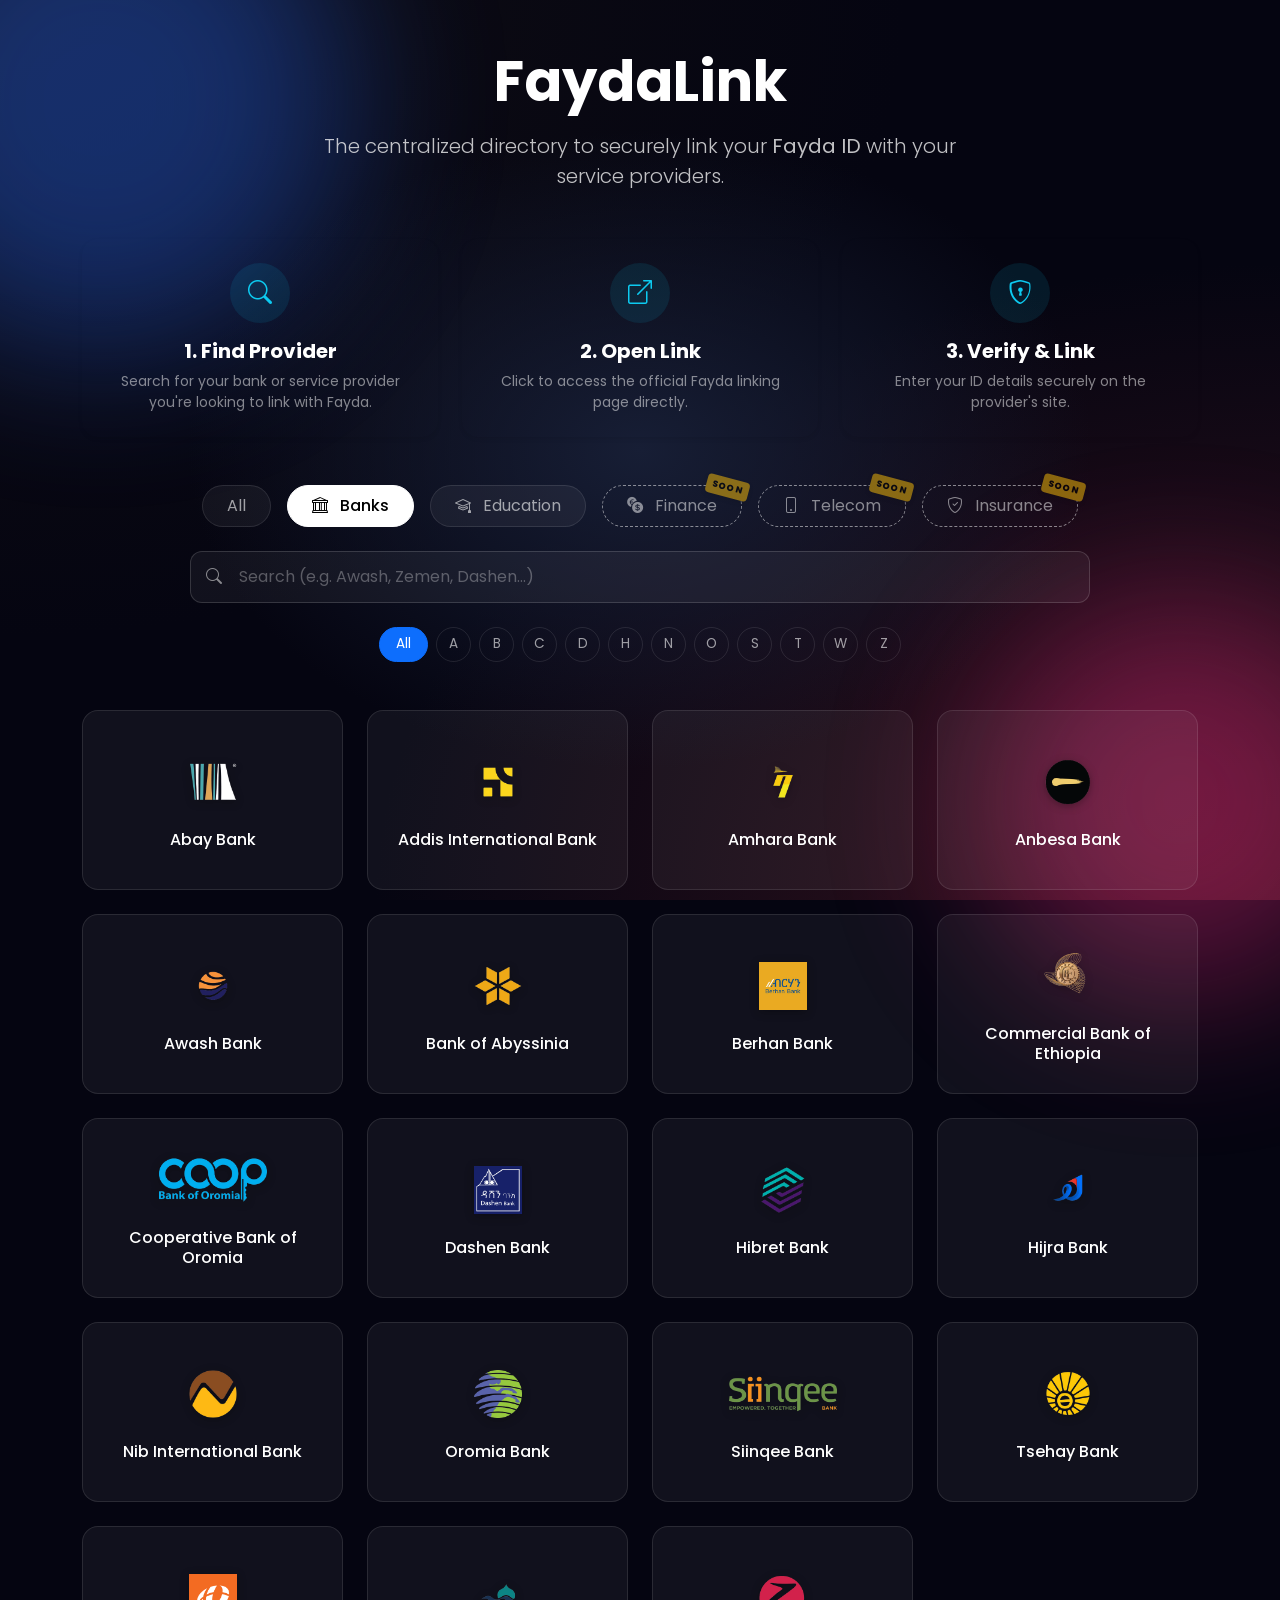
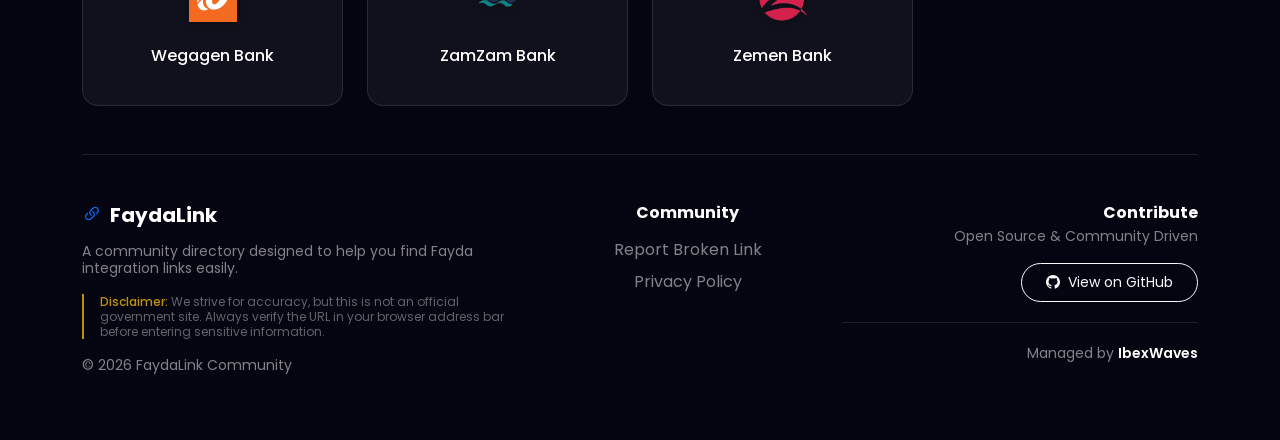
==== index.html @ 280d22a1 "init" ====
<!DOCTYPE html>
<html lang="en">
<head>
    <meta charset="UTF-8">
    <meta name="viewport" content="width=device-width, initial-scale=1.0">
    <title>FaydaLink | Your one-stop directory for Fayda ID Linking</title>

    <link rel="icon" href="img/favicon/favicon.ico" type="image/x-icon">
    <link rel="apple-touch-icon" sizes="57x57" href="img/favicon/apple-touch-icon.png">
    <link rel="icon" type="image/png" sizes="192x192"  href="img/favicon/android-chrome-192x192.png">
    <link rel="icon" type="image/png" sizes="32x32" href="img/favicon/android-chrome-512x512.png">

    <meta name="title" content="FaydaLink | Your one-stop directory for Fayda ID Linking">
    <meta name="description" content="The centralized directory to securely link your Fayda Digital ID with banks, telecom providers, and essential services in Ethiopia. Simple, direct, and updated.">
    <meta name="keywords" content="Fayda, National ID Ethiopia, NID, Link Fayda, Awash Bank Fayda, CBE Fayda, Dashen Fayda, Abysinia Bank Fayda, FaydaLink, Fayda Directory">
    <meta name="robots" content="index, follow">
    <meta name="language" content="English">
    <meta name="author" content="FaydaLink Community">

    <meta property="og:type" content="website">
    <meta property="og:url" content="https://faydalink.vercel.app/">
    <meta property="og:title" content="FaydaLink - Your one-stop directory for Fayda ID Linking">
    <meta property="og:description" content="Find the direct, secure links to connect your Fayda ID with Banks, Educational Institutions, and other essential services in Ethiopia.">
    <meta property="og:image" content="https://faydalink.vercel.app/img/og/og-image.png">

    <meta property="twitter:card" content="summary_large_image">
    <meta property="twitter:url" content="https://faydalink.vercel.app/">
    <meta property="twitter:title" content="FaydaLink - Your one-stop directory for Fayda ID Linking">
    <meta property="twitter:description" content="The one-stop hub to link your Fayda ID with Ethiopian banks and telecom services.">
    <meta property="twitter:image" content="https://faydalink.vercel.app/img/og/og-image.png">

    <link rel="stylesheet" href="css/bootstrap.min.css" >
    <link rel="stylesheet" href="css/animate.min.css">
    <link rel="stylesheet" href="css/faydalink.min.css">
    <link rel="stylesheet" href="https://cdn.jsdelivr.net/npm/bootstrap-icons@1.11.1/font/bootstrap-icons.css">
    <link href="https://fonts.googleapis.com/css2?family=Poppins:wght@300;400;500;600&display=swap" rel="stylesheet">
    
    <script type="application/ld+json">
    {
      "@context": "https://schema.org",
      "@type": "WebSite",
      "name": "FaydaLink",
      "url": "https://faydalink.vercel.app/",
      "description": "A community directory for linking Ethiopian National ID (Fayda) to financial, educational, and other service providers.",
      "potentialAction": {
        "@type": "SearchAction",
        "target": "https://faydalink.vercel.app/?q={search_term_string}",
        "query-input": "required name=search_term_string"
      }
    }
    </script>

    <script async src="https://www.googletagmanager.com/gtag/js?id=G-S994SVX8JM"></script>
    <script>
    window.dataLayer = window.dataLayer || [];
    function gtag(){dataLayer.push(arguments);}
    gtag('js', new Date());

    gtag('config', 'G-S994SVX8JM');
    </script>
</head>
<body class="text-white">

    <div class="bg-decoration-1"></div>
    <div class="bg-decoration-2"></div>

    <div class="container py-5">
        <header class="text-center mb-5 animate__animated animate__fadeInDown">
            <h1 class="display-4 fw-bold mb-3">FaydaLink</h1>
            <p class="lead opacity-75 mx-auto mb-5" style="max-width: 650px;">
                The centralized directory to securely link your <strong>Fayda ID</strong> with your service providers.
            </p>

            <div class="row justify-content-center text-center mb-5 gx-4 gy-4 d-none d-md-flex">
                <div class="col-md-4">
                    <div class="p-4 rounded-4 shadow-sm h-100 glass-panel animate__animated animate__fadeInUp" style="animation-delay: 0s;">
                        <div class="mb-3 mx-auto bg-info bg-opacity-10 rounded-circle d-flex align-items-center justify-content-center" style="width: 60px; height: 60px;">
                            <i class="bi bi-search fs-4 text-info"></i>
                        </div>
                        <h5 class="fw-bold mb-2 text-white">1. Find Provider</h5>
                        <p class="text-white-50 small mb-0">Search for your bank or service provider you're looking to link with Fayda.</p>
                    </div>
                </div>
                <div class="col-md-4">
                    <div class="p-4 rounded-4 shadow-sm h-100 glass-panel animate__animated animate__fadeInUp" style="animation-delay: 0.1s;">
                        <div class="mb-3 mx-auto bg-info bg-opacity-10 rounded-circle d-flex align-items-center justify-content-center" style="width: 60px; height: 60px;">
                            <i class="bi bi-box-arrow-up-right fs-4 text-info"></i>
                        </div>
                        <h5 class="fw-bold mb-2 text-white">2. Open Link</h5>
                        <p class="text-white-50 small mb-0">Click to access the official Fayda linking page directly.</p>
                    </div>
                </div>
                <div class="col-md-4">
                    <div class="p-4 rounded-4 shadow-sm h-100 glass-panel animate__animated animate__fadeInUp" style="animation-delay: 0.2s;">
                        <div class="mb-3 mx-auto bg-info bg-opacity-10 rounded-circle d-flex align-items-center justify-content-center" style="width: 60px; height: 60px;">
                            <i class="bi bi-shield-lock fs-4 text-info"></i>
                        </div>
                        <h5 class="fw-bold mb-2 text-white">3. Verify & Link</h5>
                        <p class="text-white-50 small mb-0">Enter your ID details securely on the provider's site.</p>
                    </div>
                </div>
            </div>

        </header>

        <div class="mx-auto mb-5 animate__animated animate__fadeInUp" style="max-width: 900px;">
            <div class="d-flex justify-content-center flex-wrap gap-3 mb-4">
                <button class="btn btn-glass-tab" data-category="all">All</button>
                <button class="btn btn-glass-tab active" data-category="bank">
                    <i class="bi bi-bank me-2"></i>
                    Banks
                </button>
                <button class="btn btn-glass-tab" data-category="education">
                    <i class="bi bi-mortarboard me-2"></i>
                    Education
                </button>
                <button class="btn btn-glass-tab d-none d-md-inline position-relative pe-4" disabled>
                    <i class="bi bi-currency-exchange me-2"></i>
                    Finance
                    <span class="badge-stamp">SOON</span>
                </button>
                <button class="btn btn-glass-tab d-none d-md-inline position-relative pe-4" disabled>
                    <i class="bi bi-phone me-2"></i>
                    Telecom 
                    <span class="badge-stamp">SOON</span>
                </button>                
                <button class="btn btn-glass-tab d-none d-md-inline position-relative pe-4" disabled>
                    <i class="bi bi-shield-check me-2"></i>
                    Insurance 
                    <span class="badge-stamp">SOON</span>
                </button>
            </div>

            <div class="position-relative mb-4">
                <i class="bi bi-search position-absolute top-50 start-0 translate-middle-y ms-3 opacity-50"></i>
                <input type="text" id="searchInput" class="form-control glass-input ps-5" placeholder="Search (e.g. Awash, Zemen, Dashen...)">
            </div>

            <div class="d-flex flex-wrap justify-content-center gap-2" id="filterContainer">

            </div>
        </div>

        <div class="row g-4 animate__animated animate__fadeIn" id="itemsGrid">

        </div>

        <div id="loading" class="text-center py-5">
            <div class="spinner-border text-info" role="status"></div>
        </div>

        <footer class="mt-5 pt-5 border-top border-white border-opacity-10 animate__animated animate__fadeIn">
            <div class="row g-4 text-center text-md-start">
                <div class="col-md-5">
                    <h5 class="fw-bold mb-3 d-flex align-items-center justify-content-center justify-content-md-start">
                        <i class="bi bi-link-45deg me-2 text-primary"></i> FaydaLink
                    </h5>
                    <p class="small text-white-50 lh-sm mb-3">
                        A community directory designed to help you find Fayda integration links easily.
                    </p>
                <div class="ps-3 border-start border-warning border-2 opacity-75 mt-3">
                    <small class="text-white-50 d-block lh-sm" style="font-size: 0.75rem;">
                        <span class="text-warning fw-medium">Disclaimer:</span> 
                        We strive for accuracy, but this is not an official government site. 
                        Always verify the URL in your browser address bar before entering sensitive information.
                    </small>
                </div>
                    <p class="small text-white-50 mt-3">&copy; <span id="year"></span> FaydaLink Community</p>
                </div>
                
                <div class="col-md-3 text-md-center">
                    <h6 class="fw-bold mb-3">Community</h6>
                    <ul class="list-unstyled d-flex flex-column gap-2">
                        <li><a href="https://github.com/motiabebe/FaydaLink/issues" target="_blank" class="text-decoration-none text-white-50 hover-white">Report Broken Link</a></li>
                        <li><a href="#" class="text-decoration-none text-white-50 hover-white" data-bs-toggle="modal" data-bs-target="#privacyModal">Privacy Policy</a></li>
                    </ul>
                </div>

                <div class="col-md-4 text-md-end">
                    <div class="d-flex flex-column align-items-center align-items-md-end gap-3">
                        <div>
                            <h6 class="fw-bold mb-1">Contribute</h6>
                            <p class="small text-white-50 mb-0">Open Source & Community Driven</p>
                        </div>
                        
                        <a href="https://github.com/motiabebe/FaydaLink" target="_blank" class="btn btn-sm btn-outline-light rounded-pill px-4 py-2">
                            <i class="bi bi-github me-2"></i>View on GitHub
                        </a>

                        <div class="border-top border-white border-opacity-10 w-100 my-1"></div>

                        <a href="https://ibex-waves.vercel.app" class="text-white-50 text-decoration-none small hover-white" target="_blank">
                            Managed by <span class="fw-semibold text-white">IbexWaves</span>
                        </a>
                    </div>
                </div>
            </div>
        </footer>
    </div>

    <button id="backToTop" class="btn btn-glass d-none position-fixed bottom-0 end-0 m-3 z-3">
        <i class="bi bi-arrow-up"></i>
    </button>

    <div class="modal fade" id="privacyModal" tabindex="-1" aria-hidden="true">
        <div class="modal-dialog modal-dialog-centered modal-dialog-scrollable">
            <div class="modal-content glass-card">
                <div class="modal-header border-bottom border-secondary border-opacity-25">
                    <h5 class="modal-title fw-bold">Privacy & Data Policy</h5>
                    <button type="button" class="btn-close btn-close-white" data-bs-dismiss="modal" aria-label="Close"></button>
                </div>
                <div class="modal-body">
                    <h6 class="text-warning fw-bold mt-2">1. No Personal Data Collection</h6>
                    <p class="small text-white">
                        FaydaLink is a static directory. We <strong>do not</strong> collect, store, or transmit any of your personal information, Fayda ID numbers, or banking credentials. We do not have a database.
                    </p>

                    <h6 class="text-warning fw-bold mt-4">2. How it Works</h6>
                    <p class="small text-white">
                        This website functions solely as a collection of bookmarks. When you click on a service provider logo you are redirected away from our site to the official website of the service provider (e.g., Commercial Bank of Ethiopia). All data entry happens on their servers, not ours.
                    </p>

                    <h6 class="text-warning fw-bold mt-4">3. User Responsibility</h6>
                    <p class="small text-white">
                        While we verify links regularly, users are responsible for ensuring the URL in their browser address bar matches the official provider before entering sensitive info.
                    </p>

                    <h6 class="text-warning fw-bold mt-4">4. Hosting & Analytics</h6>
                    <p class="small text-white mb-0">
                        This site is hosted on Vercel. We may use anonymous, aggregate analytics (like Google Analytics) to see how many people visit the site, but this data cannot identify you personally.
                    </p>
                </div>
                <div class="modal-footer border-top border-secondary border-opacity-25">
                    <button type="button" class="btn btn-sm btn-outline-light rounded-pill px-4" data-bs-dismiss="modal">Close</button>
                </div>
            </div>
        </div>
    </div>
    <script src="js/bootstrap.bundle.min.js"></script>
    <script src="js/main.js"></script>
</body>
</html>
---- css/faydalink.min.css ----
.btn-glass,.btn-glass-tab{padding:.5rem 1.5rem;transition:.2s}body{font-family:Poppins,sans-serif;background-color:#050511;background-image:radial-gradient(at 50% 50%,#171e35 0,transparent 50%),radial-gradient(at 0 0,#100e14 0,transparent 50%),radial-gradient(at 100% 100%,#381320 0,transparent 50%);background-attachment:fixed;min-height:100vh}.bg-decoration-1,.bg-decoration-2{position:fixed;border-radius:50%;filter:blur(80px);z-index:-1;opacity:.4}.btn-glass-tab,.glass-card{border:1px solid rgba(255,255,255,.1)}.bg-decoration-1{width:500px;height:500px;background:#2563eb;top:-150px;left:-150px}.bg-decoration-2{width:400px;height:400px;background:#db2777;bottom:-100px;right:-100px}.btn-glass,.btn-glass-tab,.glass-card{background:rgba(255,255,255,.05)}.glass-card{backdrop-filter:blur(12px);-webkit-backdrop-filter:blur(12px);border-radius:16px;transition:.3s cubic-bezier(.25, .8, .25, 1);position:relative;z-index:1;min-height:180px;cursor:pointer}.glass-card:hover{transform:translateY(-3px) scale(1.02);background:rgba(255,255,255,.08);border-color:rgba(255,255,255,.3);box-shadow:0 10px 30px rgba(0,0,0,.25);z-index:10}.card-link-wrapper{display:block;height:100%;color:inherit}.card-link-wrapper:hover .glass-card{background:rgba(255,255,255,.12);border-color:rgba(255,255,255,.4);transform:translateY(-5px);box-shadow:0 12px 40px rgba(0,0,0,.3)}.bank-logo{height:60px;object-fit:contain;filter:drop-shadow(0 2px 4px rgba(0, 0, 0, .3))}.btn-glass-tab{color:rgba(255,255,255,.6);border-radius:50px}.btn-glass-tab.active,.btn-glass-tab:hover{background:#fff;color:#000;border-color:#fff;font-weight:500}.btn-glass,.btn-glass:hover{color:#fff}.btn-glass:hover,.glass-input:focus{background:rgba(255,255,255,.1);border-color:rgba(255,255,255,.4)}.btn-glass-tab:disabled{opacity:.5;border-style:dashed}.btn-glass{border:1px solid rgba(255,255,255,.1);border-radius:12px}.badge-stamp{position:absolute;top:-8px;right:-8px;background:#ffc107;color:#000;font-size:.55rem;font-weight:800;padding:3px 6px;border-radius:4px;transform:rotate(15deg);box-shadow:0 2px 5px rgba(0,0,0,.2);letter-spacing:.5px}.glass-input{background:rgba(255,255,255,.05);border:1px solid rgba(255,255,255,.15);color:#fff;border-radius:12px;padding-top:.8rem;padding-bottom:.8rem}.glass-input:focus{color:#fff;box-shadow:none}.glass-input::placeholder{color:rgba(255,255,255,.3)}.btn-circle-filter{width:35px;height:35px;display:flex;align-items:center;justify-content:center;border-radius:50%;border:1px solid rgba(255,255,255,.1);color:rgba(255,255,255,.6);background:0 0;font-size:.85rem;transition:.2s}.btn-circle-filter.active,.btn-circle-filter:hover{background:var(--bs-primary);color:#fff;border-color:var(--bs-primary)}.btn-circle-filter[data-filter=all]{width:auto;padding:0 1rem;border-radius:20px}.btn-gradient{background:linear-gradient(135deg,#0d6efd 0,#0a58ca 100%);color:#fff;border:none;border-radius:50px}.btn-gradient:hover{background:linear-gradient(135deg,#0b5ed7 0,#084298 100%);color:#fff}.hover-white:hover{color:#fff!important}@media (max-width:768px){#filterContainer,.d-flex.justify-content-center.flex-wrap.gap-3.mb-4{overflow-x:auto;-webkit-overflow-scrolling:touch;scrollbar-width:none}.d-flex.justify-content-center.flex-wrap.gap-3.mb-4{flex-wrap:nowrap!important;justify-content:flex-start!important;padding:0 10px 15px;margin-bottom:0!important;-ms-overflow-style:none}.d-flex.justify-content-center.flex-wrap.gap-3.mb-4::-webkit-scrollbar{display:none}.btn-glass-tab{flex-shrink:0;white-space:nowrap;min-width:80px;display:flex;align-items:center;justify-content:center}#filterContainer{flex-wrap:nowrap!important;justify-content:flex-start!important;padding-bottom:10px}#filterContainer::-webkit-scrollbar{display:none}.btn-circle-filter{flex-shrink:0}}
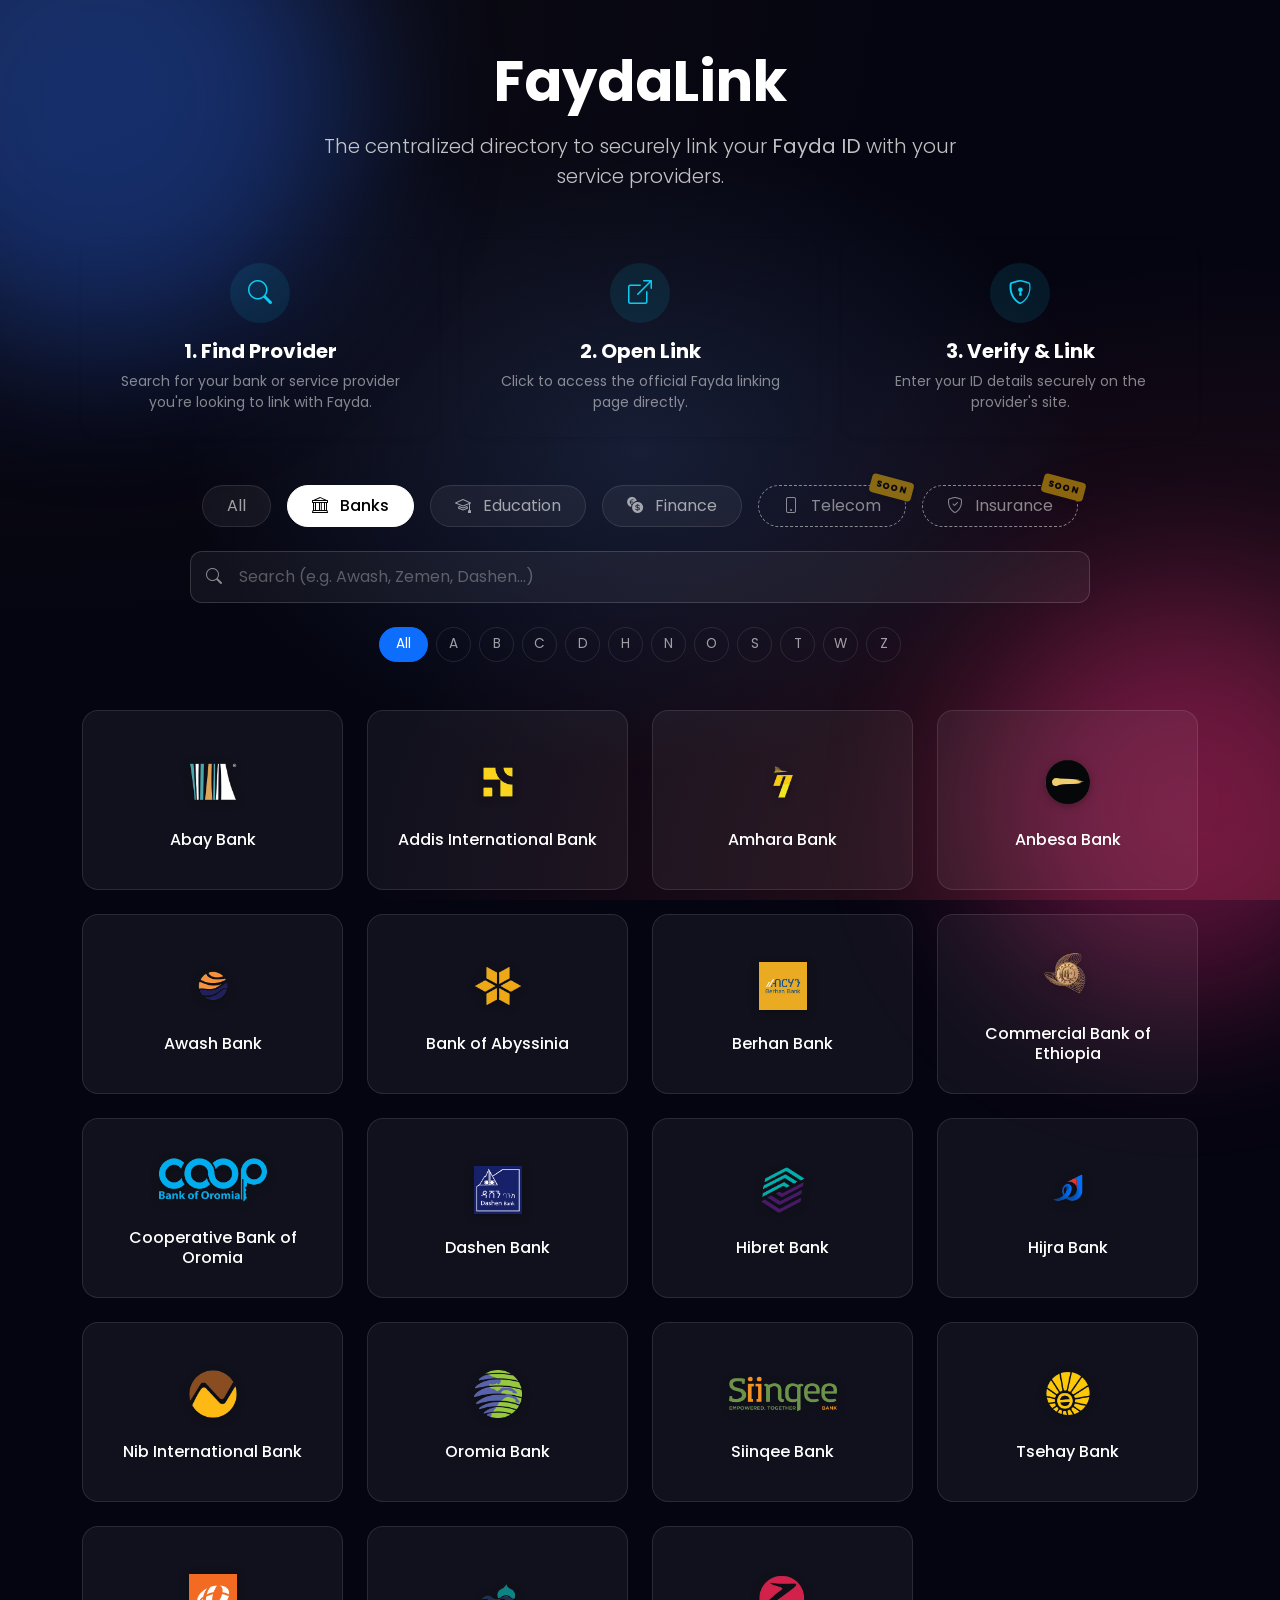
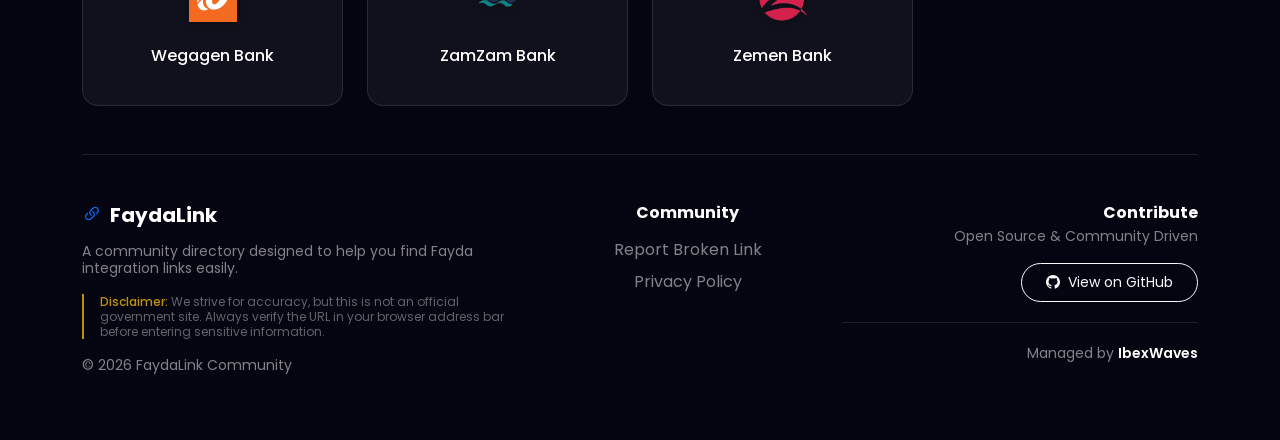
==== commit 2acd485b: "Added: Ministry of Revenues Logo Added Created finance.json inside data/ Added 'Ministry of Revenues" ====
--- a/index.html
+++ b/index.html
@@ -114,10 +114,9 @@
                     <i class="bi bi-mortarboard me-2"></i>
                     Education
                 </button>
-                <button class="btn btn-glass-tab d-none d-md-inline position-relative pe-4" disabled>
+                <button class="btn btn-glass-tab" data-category="finance">
                     <i class="bi bi-currency-exchange me-2"></i>
                     Finance
-                    <span class="badge-stamp">SOON</span>
                 </button>
                 <button class="btn btn-glass-tab d-none d-md-inline position-relative pe-4" disabled>
                     <i class="bi bi-phone me-2"></i>
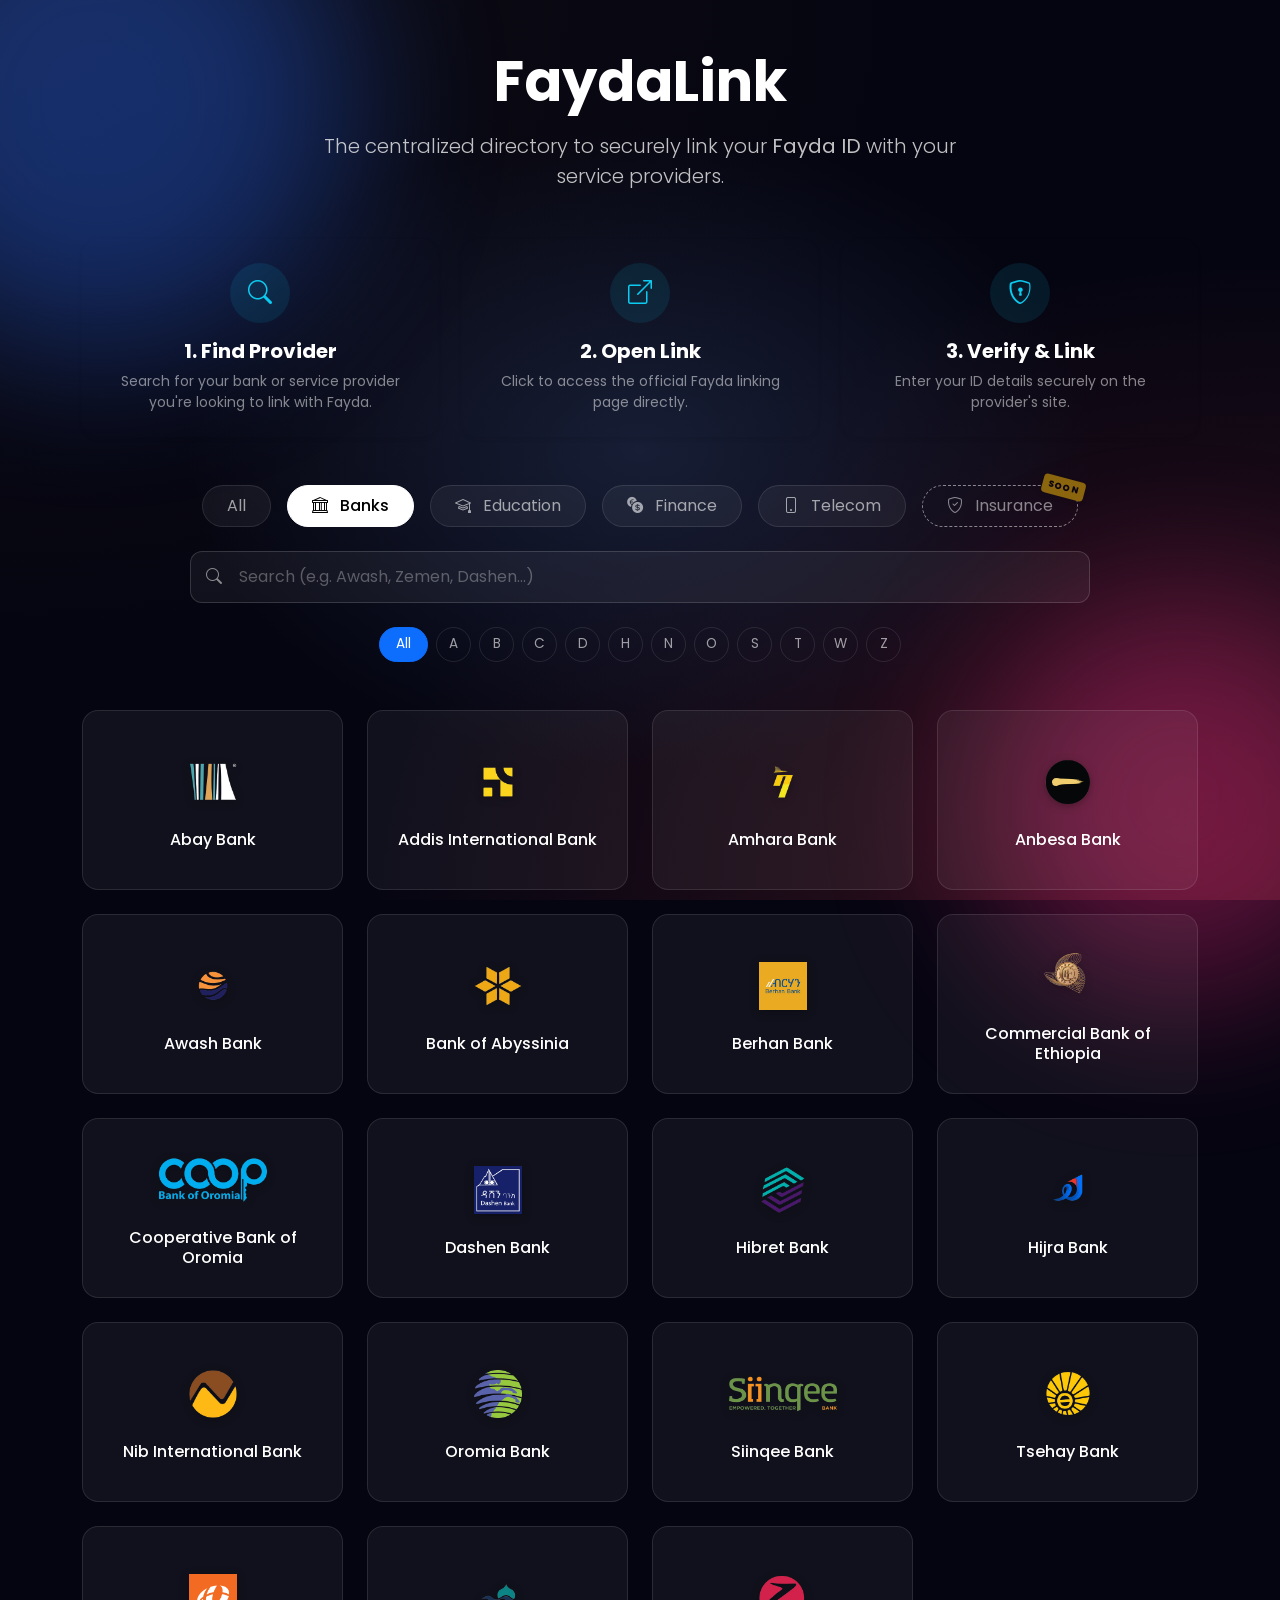
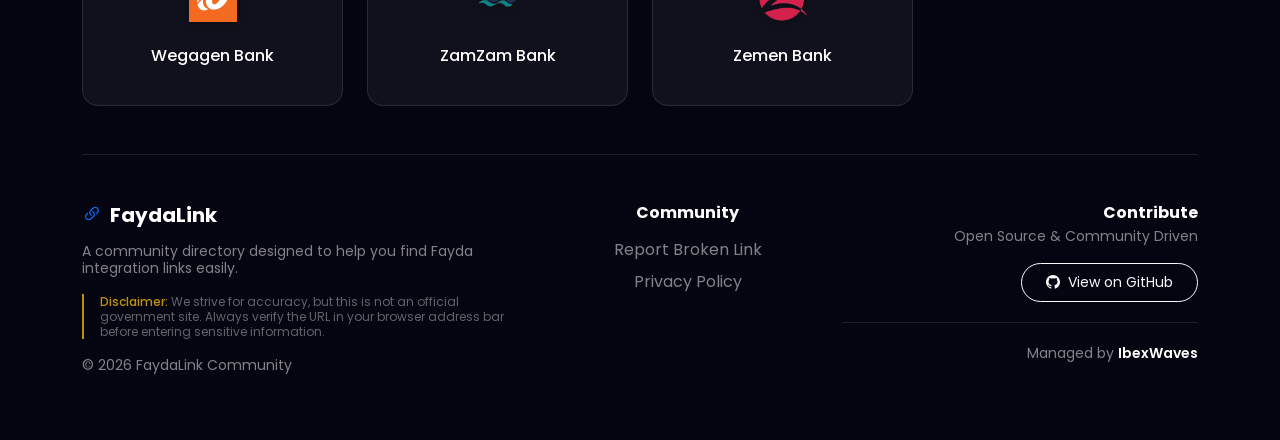
==== commit 3b2f8a69: "Added: Telebirr (via SuperApp) Logo Added Created telecom.json inside data/ Added 'Telebirr (via Sup" ====
--- a/index.html
+++ b/index.html
@@ -118,10 +118,9 @@
                     <i class="bi bi-currency-exchange me-2"></i>
                     Finance
                 </button>
-                <button class="btn btn-glass-tab d-none d-md-inline position-relative pe-4" disabled>
+                <button class="btn btn-glass-tab" data-category="telecom">
                     <i class="bi bi-phone me-2"></i>
                     Telecom 
-                    <span class="badge-stamp">SOON</span>
                 </button>                
                 <button class="btn btn-glass-tab d-none d-md-inline position-relative pe-4" disabled>
                     <i class="bi bi-shield-check me-2"></i>
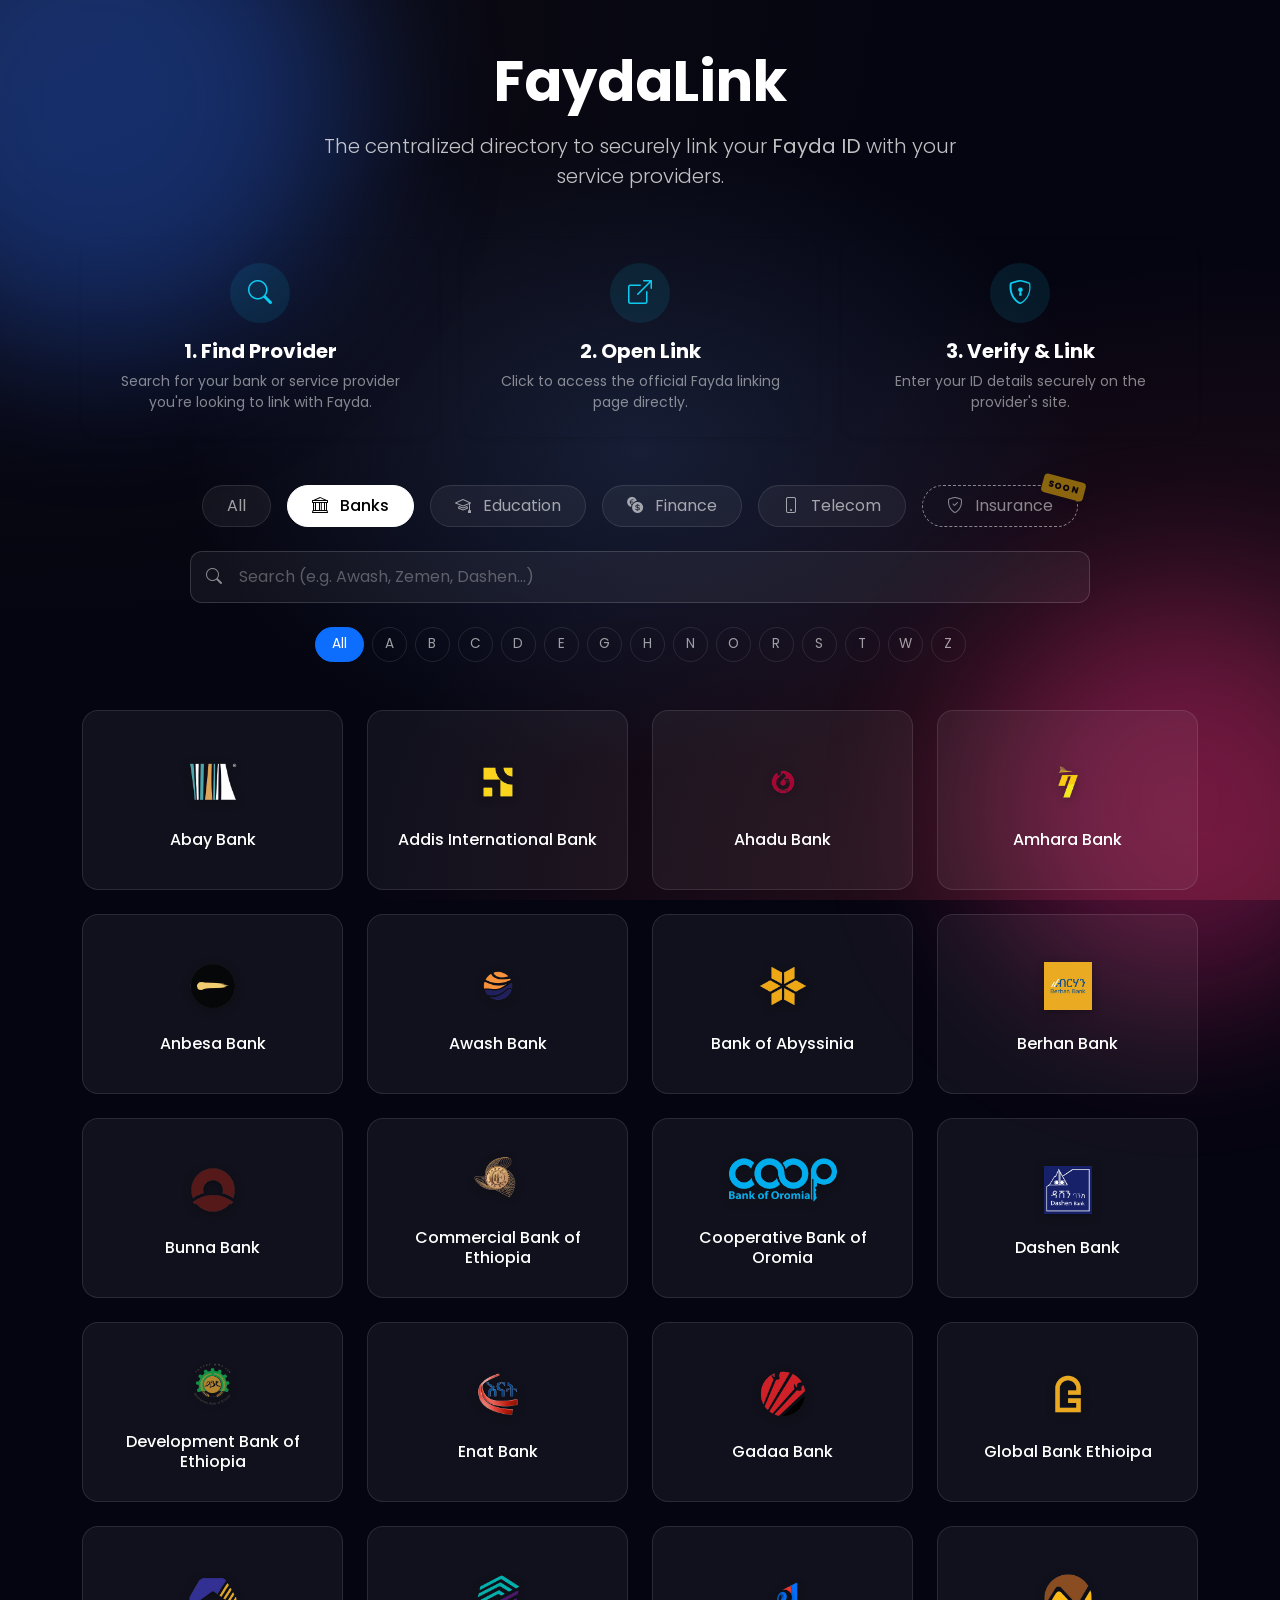
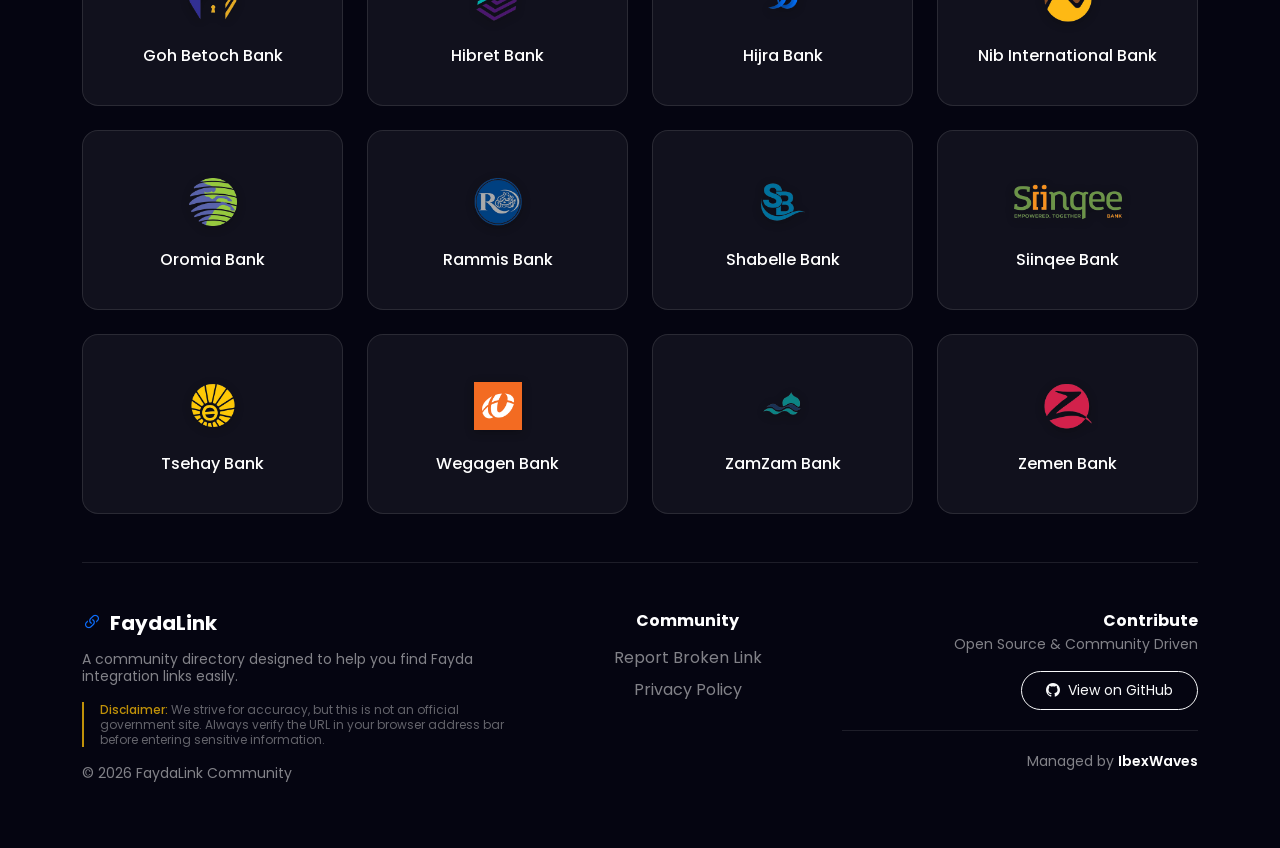
==== commit 30d4d4f8: "Update: Enhance SEO and add sitemap" ====
--- a/index.html
+++ b/index.html
@@ -36,18 +36,53 @@
     <link href="https://fonts.googleapis.com/css2?family=Poppins:wght@300;400;500;600&display=swap" rel="stylesheet">
     
     <script type="application/ld+json">
+    [
     {
-      "@context": "https://schema.org",
-      "@type": "WebSite",
-      "name": "FaydaLink",
-      "url": "https://faydalink.vercel.app/",
-      "description": "A community directory for linking Ethiopian National ID (Fayda) to financial, educational, and other service providers.",
-      "potentialAction": {
+        "@context": "https://schema.org",
+        "@type": "WebSite",
+        "name": "FaydaLink",
+        "url": "https://faydalink.vercel.app/",
+        "description": "A community directory for linking Ethiopian National ID (Fayda) to financial and telecom services.",
+        "potentialAction": {
         "@type": "SearchAction",
         "target": "https://faydalink.vercel.app/?q={search_term_string}",
         "query-input": "required name=search_term_string"
-      }
+        }
+    },
+    {
+        "@context": "https://schema.org",
+        "@type": "ItemList",
+        "name": "Ethiopian Banks Fayda Linking Portals",
+        "description": "Direct links to connect Fayda ID with Commercial Bank of Ethiopia, Berhan Bank, Awash Bank, ZamZam Bank, and more.",
+        "itemListElement": [
+        {
+            "@type": "ListItem",
+            "position": 1,
+            "name": "Berhan Bank Fayda Link"
+        },
+        {
+            "@type": "ListItem",
+            "position": 2,
+            "name": "ZamZam Bank Fayda ID Connect"
+        },
+        {
+            "@type": "ListItem",
+            "position": 3,
+            "name": "Rammis Bank Fayda"
+        },
+        {
+            "@type": "ListItem",
+            "position": 4,
+            "name": "Bunna Bank Fayda Connect"
+        },
+        {
+            "@type": "ListItem",
+            "position": 5,
+            "name": "Commercial Bank of Ethiopia (CBE) Fayda Link"
+        }
+        ]
     }
+    ]
     </script>
 
     <script async src="https://www.googletagmanager.com/gtag/js?id=G-S994SVX8JM"></script>
